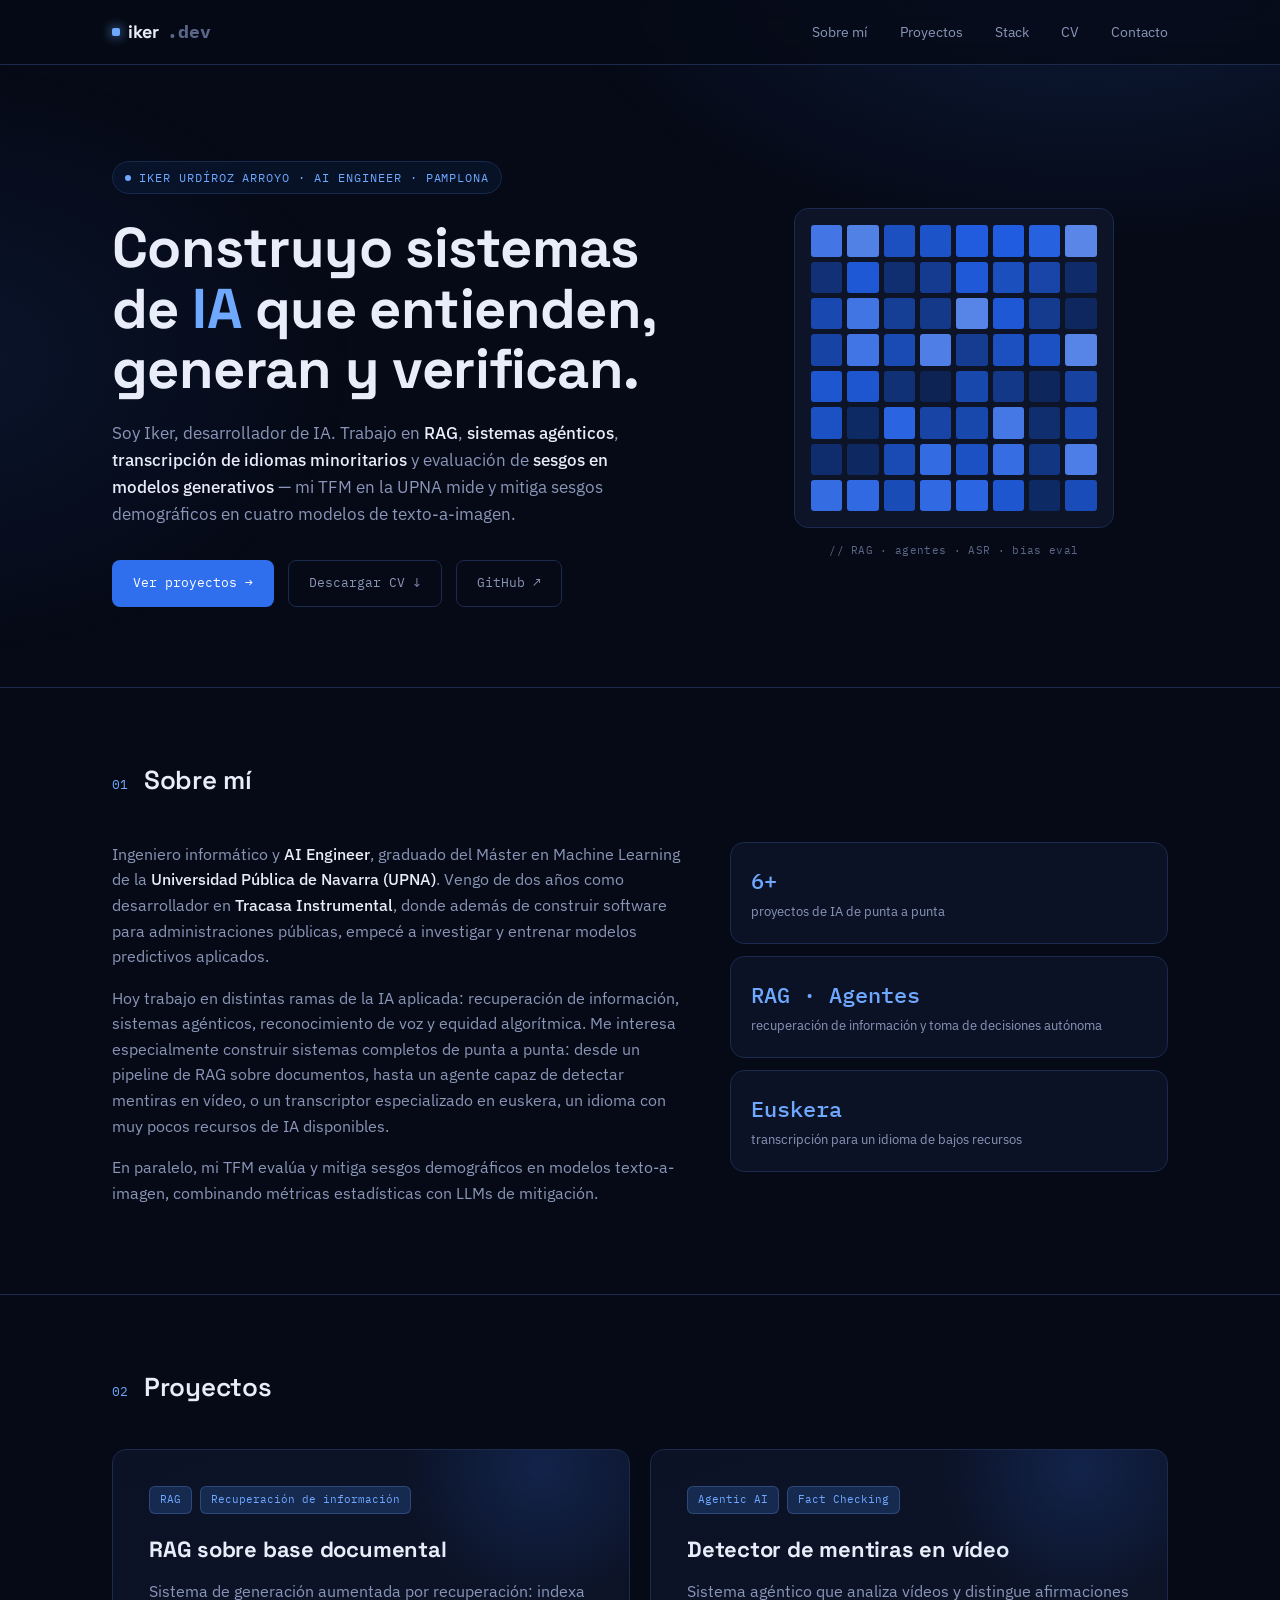
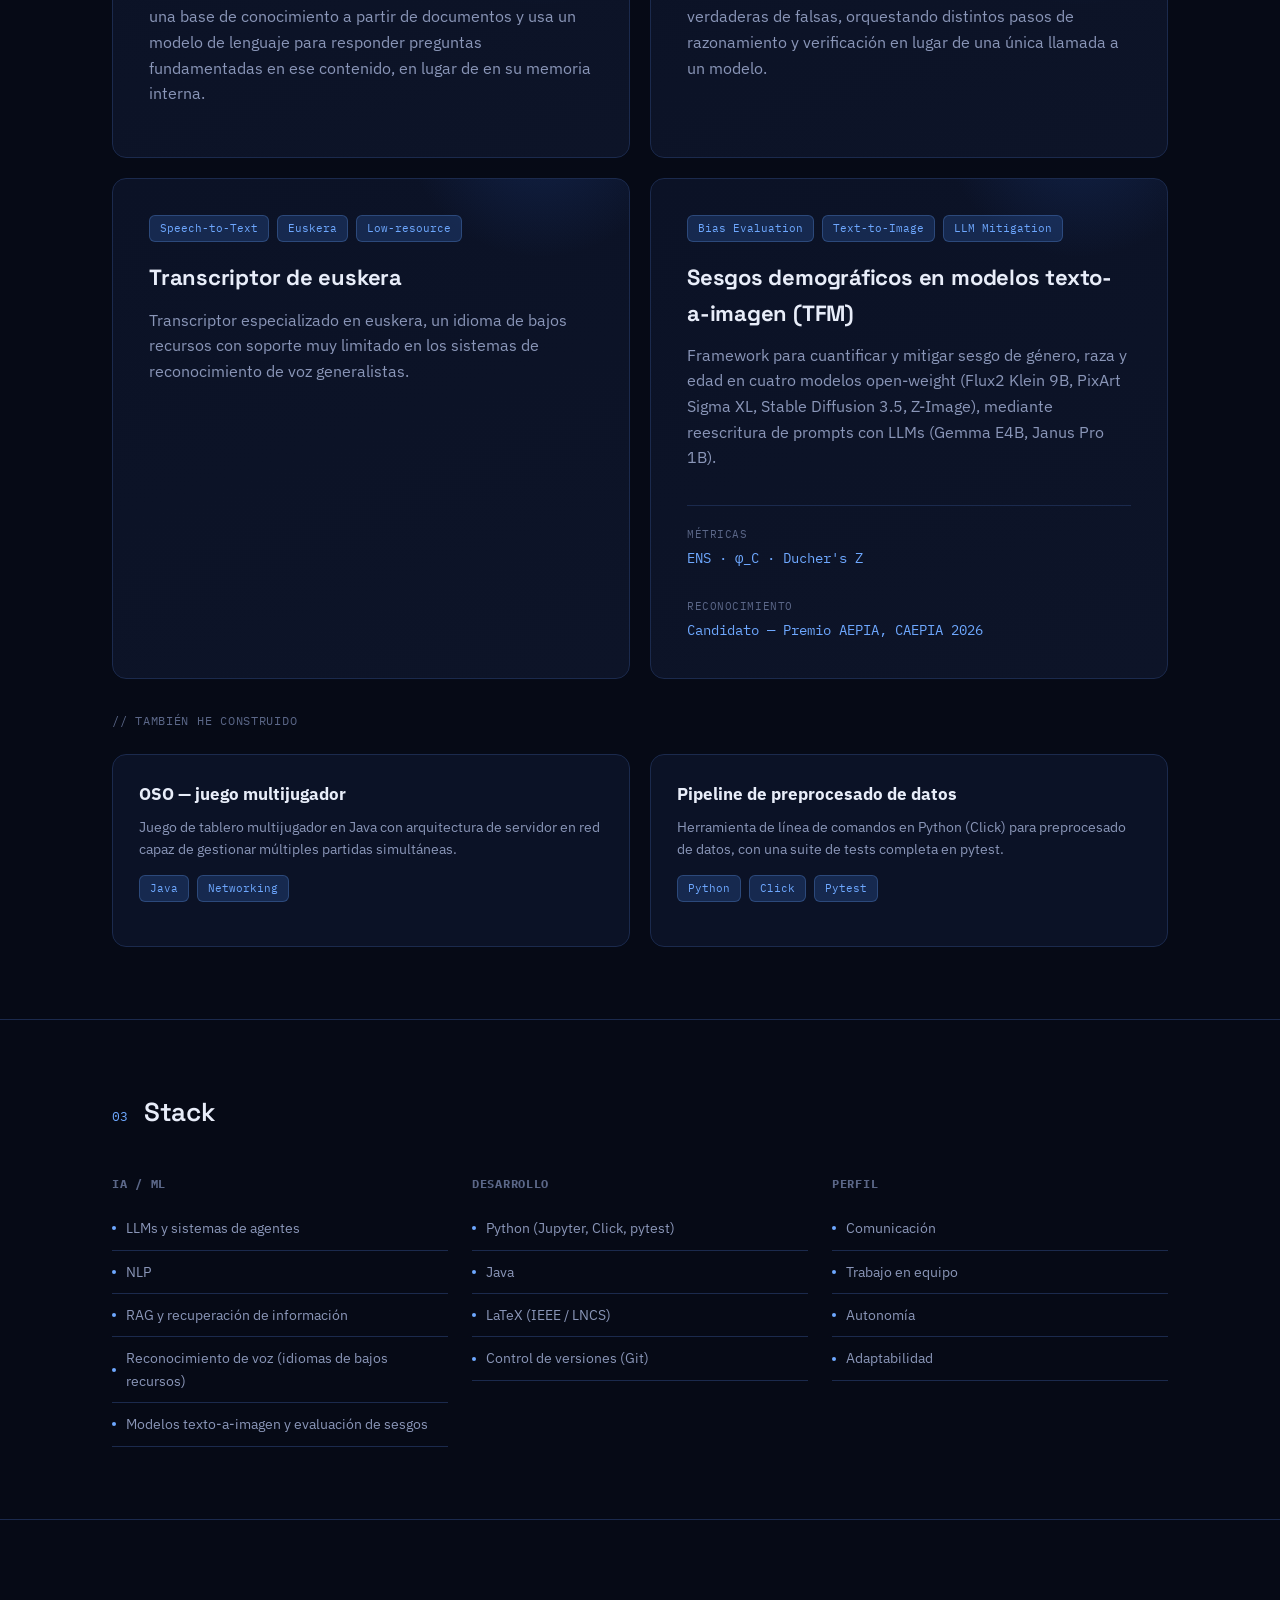
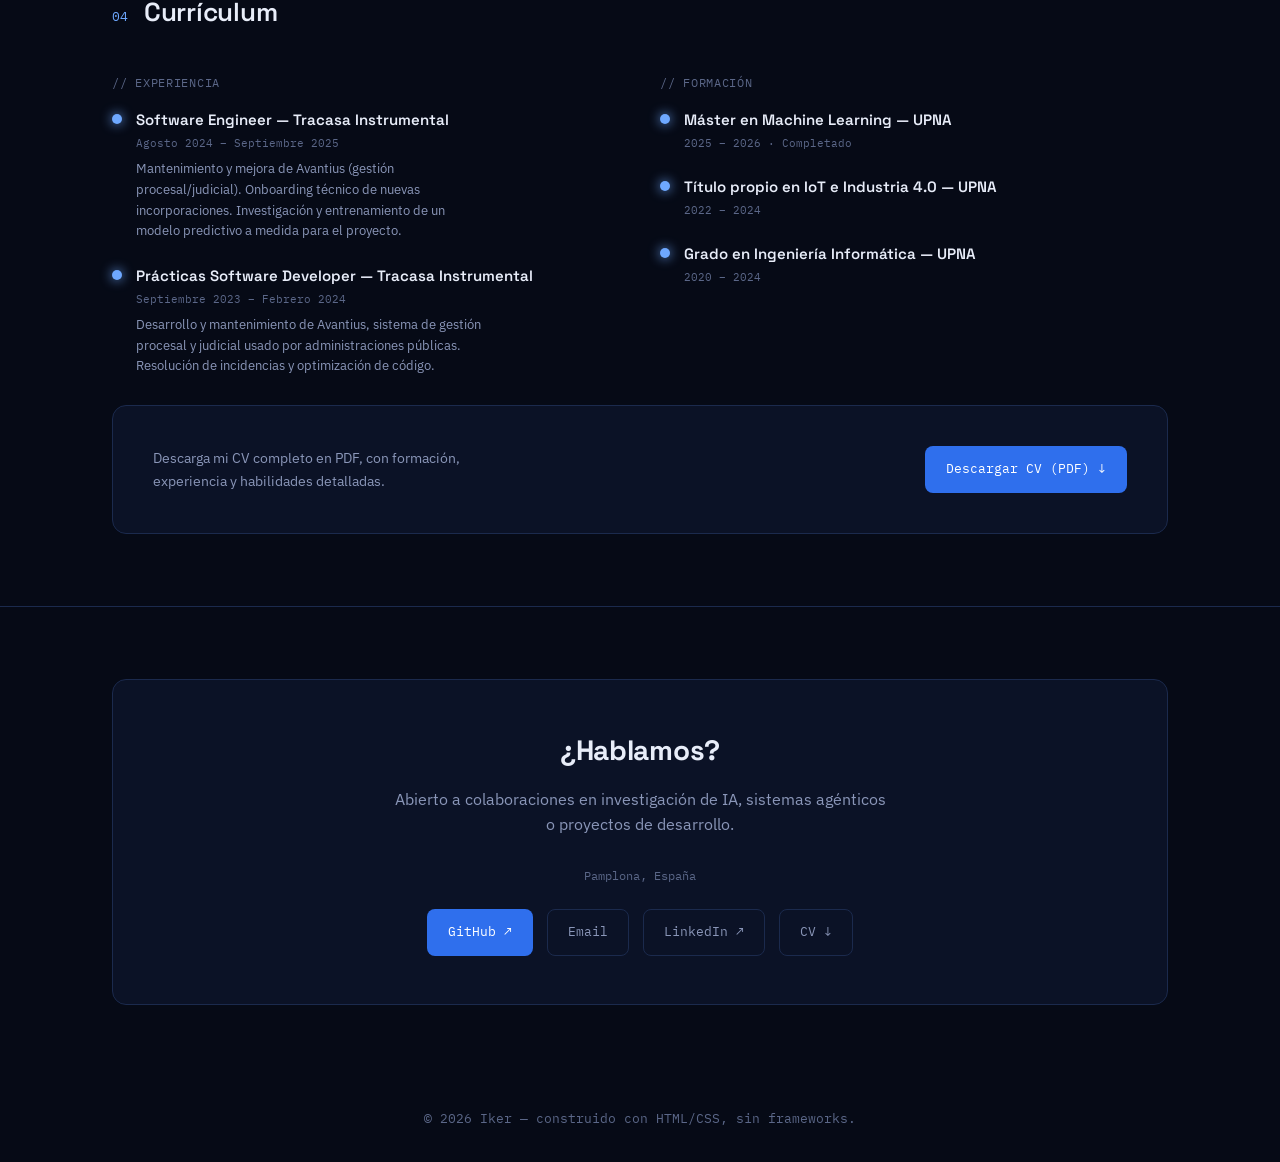
==== index.html @ 7cad566d "Add files via upload" ====
<!DOCTYPE html>
<html lang="es">
<head>
<meta charset="UTF-8">
<meta name="viewport" content="width=device-width, initial-scale=1.0">
<title>Iker Urdíroz Arroyo — AI Engineer</title>
<link rel="preconnect" href="https://fonts.googleapis.com">
<link rel="preconnect" href="https://fonts.gstatic.com" crossorigin>
<link href="https://fonts.googleapis.com/css2?family=Space+Grotesk:wght@400;500;600;700&family=IBM+Plex+Sans:wght@400;500;600&family=IBM+Plex+Mono:wght@400;500&display=swap" rel="stylesheet">
<style>
  :root{
    --bg:#060a16;
    --bg-elevated:#0d1428;
    --bg-card:#0b1226;
    --blue-primary:#2f6fed;
    --blue-bright:#6ea8ff;
    --blue-dim:#16294f;
    --line:#1b2a4d;
    --text:#e8edf9;
    --text-muted:#8a96b8;
    --text-faint:#5b6788;
    --radius:14px;
  }
  *{box-sizing:border-box;margin:0;padding:0;}
  html{scroll-behavior:smooth;}
  body{
    background:var(--bg);
    color:var(--text);
    font-family:'IBM Plex Sans',sans-serif;
    line-height:1.6;
    -webkit-font-smoothing:antialiased;
    overflow-x:hidden;
  }
  ::selection{background:var(--blue-primary);color:#fff;}
  a{color:inherit;text-decoration:none;}
  h1,h2,h3{font-family:'Space Grotesk',sans-serif;letter-spacing:-0.01em;}
  .mono{font-family:'IBM Plex Mono',monospace;}

  /* background ambience */
  body::before{
    content:"";
    position:fixed;inset:0;
    background:
      radial-gradient(ellipse 900px 500px at 85% -5%, rgba(47,111,237,0.16), transparent 60%),
      radial-gradient(ellipse 700px 500px at -5% 40%, rgba(47,111,237,0.10), transparent 60%);
    pointer-events:none;
    z-index:0;
  }

  .wrap{max-width:1120px;margin:0 auto;padding:0 32px;position:relative;z-index:1;}

  /* NAV */
  nav{
    position:sticky;top:0;z-index:50;
    backdrop-filter:blur(10px);
    background:rgba(6,10,22,0.75);
    border-bottom:1px solid var(--line);
  }
  nav .wrap{display:flex;align-items:center;justify-content:space-between;height:64px;}
  .brand{font-family:'Space Grotesk',sans-serif;font-weight:700;font-size:18px;display:flex;align-items:center;gap:8px;}
  .brand .dot{width:8px;height:8px;border-radius:2px;background:var(--blue-bright);box-shadow:0 0 12px var(--blue-bright);}
  .navlinks{display:flex;gap:32px;font-size:14px;color:var(--text-muted);}
  .navlinks a{transition:color .2s;}
  .navlinks a:hover{color:var(--blue-bright);}
  @media(max-width:640px){.navlinks{display:none;}}

  /* HERO */
  header.hero{
    padding:96px 0 80px;
    position:relative;
    display:grid;
    grid-template-columns:1.15fr 0.85fr;
    gap:48px;
    align-items:center;
  }
  @media(max-width:900px){header.hero{grid-template-columns:1fr;padding:56px 0 48px;}}

  .eyebrow{
    display:inline-flex;align-items:center;gap:8px;
    font-family:'IBM Plex Mono',monospace;
    font-size:12px;letter-spacing:0.08em;text-transform:uppercase;
    color:var(--blue-bright);
    border:1px solid var(--blue-dim);
    background:rgba(47,111,237,0.08);
    padding:6px 12px;border-radius:999px;
    margin-bottom:24px;
  }
  .eyebrow span.pulse{width:6px;height:6px;border-radius:50%;background:var(--blue-bright);animation:pulse 2s infinite;}
  @keyframes pulse{0%,100%{opacity:1;}50%{opacity:0.3;}}

  h1.title{
    font-size:clamp(34px,5vw,56px);
    font-weight:700;
    line-height:1.08;
    margin-bottom:20px;
  }
  h1.title .accent{color:var(--blue-bright);}
  .lede{
    font-size:17px;
    color:var(--text-muted);
    max-width:52ch;
    margin-bottom:32px;
  }
  .lede strong{color:var(--text);font-weight:500;}

  .cta-row{display:flex;gap:14px;flex-wrap:wrap;}
  .btn{
    font-family:'IBM Plex Mono',monospace;
    font-size:13px;
    padding:12px 20px;
    border-radius:8px;
    display:inline-flex;align-items:center;gap:8px;
    transition:all .2s;
    border:1px solid transparent;
  }
  .btn-primary{background:var(--blue-primary);color:#fff;}
  .btn-primary:hover{background:var(--blue-bright);transform:translateY(-1px);}
  .btn-ghost{border:1px solid var(--line);color:var(--text-muted);}
  .btn-ghost:hover{border-color:var(--blue-primary);color:var(--text);}

  /* heatmap signature */
  .heatmap-wrap{
    display:flex;flex-direction:column;align-items:center;gap:14px;
    position:relative;
  }
  .heatmap{
    display:grid;
    grid-template-columns:repeat(8,1fr);
    gap:5px;
    width:100%;
    max-width:320px;
    aspect-ratio:1;
    padding:16px;
    border:1px solid var(--line);
    border-radius:var(--radius);
    background:var(--bg-elevated);
  }
  .cell{border-radius:3px;background:var(--blue-dim);animation:flicker 5s ease-in-out infinite;}
  .heatmap-caption{
    font-family:'IBM Plex Mono',monospace;
    font-size:11px;color:var(--text-faint);
    letter-spacing:0.03em;
    text-align:center;
  }
  @keyframes flicker{0%,100%{opacity:0.55;}50%{opacity:1;}}
  @media (prefers-reduced-motion:reduce){
    .cell,.eyebrow span.pulse{animation:none !important;}
  }

  /* SECTIONS */
  section{padding:72px 0;border-top:1px solid var(--line);position:relative;}
  .section-head{display:flex;align-items:baseline;gap:16px;margin-bottom:40px;}
  .section-num{font-family:'IBM Plex Mono',monospace;color:var(--blue-bright);font-size:13px;}
  .section-head h2{font-size:26px;font-weight:600;}

  /* ABOUT */
  .about-grid{display:grid;grid-template-columns:1.3fr 1fr;gap:48px;}
  @media(max-width:800px){.about-grid{grid-template-columns:1fr;}}
  .about-text p{color:var(--text-muted);margin-bottom:16px;max-width:60ch;}
  .about-text strong{color:var(--text);font-weight:500;}
  .stat-card{
    background:var(--bg-card);border:1px solid var(--line);border-radius:var(--radius);
    padding:20px;margin-bottom:12px;
  }
  .stat-card .k{font-family:'IBM Plex Mono',monospace;font-size:22px;color:var(--blue-bright);font-weight:500;}
  .stat-card .v{font-size:13px;color:var(--text-muted);margin-top:4px;}

  /* PROJECTS */
  .project-feature{
    background:linear-gradient(160deg,var(--bg-card),var(--bg-elevated));
    border:1px solid var(--line);
    border-radius:var(--radius);
    padding:36px;
    margin-bottom:24px;
    position:relative;
    overflow:hidden;
  }
  .project-feature::after{
    content:"";position:absolute;top:-40%;right:-10%;width:280px;height:280px;
    background:radial-gradient(circle,rgba(47,111,237,0.18),transparent 70%);
    pointer-events:none;
  }
  .tag-row{display:flex;flex-wrap:wrap;gap:8px;margin-bottom:18px;}
  .tag{
    font-family:'IBM Plex Mono',monospace;font-size:11px;
    padding:4px 10px;border-radius:6px;
    background:var(--blue-dim);color:var(--blue-bright);
    border:1px solid rgba(110,168,255,0.25);
  }
  .project-feature h3{font-size:22px;margin-bottom:12px;}
  .project-feature p{color:var(--text-muted);max-width:70ch;margin-bottom:14px;}
  .metric-row{display:flex;gap:28px;flex-wrap:wrap;margin-top:20px;padding-top:20px;border-top:1px solid var(--line);}
  .metric{}
  .metric .m-label{font-family:'IBM Plex Mono',monospace;font-size:11px;color:var(--text-faint);text-transform:uppercase;letter-spacing:0.05em;}
  .metric .m-val{font-family:'IBM Plex Mono',monospace;font-size:14px;color:var(--blue-bright);margin-top:4px;}

  .feature-grid{display:grid;grid-template-columns:1fr 1fr;gap:20px;margin-bottom:20px;}
  @media(max-width:800px){.feature-grid{grid-template-columns:1fr;}}
  .feature-grid .project-feature{margin-bottom:0;display:flex;flex-direction:column;}
  .sub-label{
    font-family:'IBM Plex Mono',monospace;font-size:12px;text-transform:uppercase;
    letter-spacing:0.06em;color:var(--text-faint);margin:32px 0 16px;
  }

  .project-grid{display:grid;grid-template-columns:1fr 1fr;gap:20px;margin-top:24px;}
  @media(max-width:800px){.project-grid{grid-template-columns:1fr;}}
  .project-card{
    background:var(--bg-card);border:1px solid var(--line);border-radius:var(--radius);
    padding:26px;transition:border-color .2s, transform .2s;
  }
  .project-card:hover{border-color:var(--blue-primary);transform:translateY(-2px);}
  .project-card h4{font-size:17px;margin-bottom:8px;}
  .project-card p{font-size:14px;color:var(--text-muted);margin-bottom:14px;}

  /* SKILLS */
  .skills-grid{display:grid;grid-template-columns:repeat(3,1fr);gap:24px;}
  @media(max-width:800px){.skills-grid{grid-template-columns:1fr;}}
  .skill-col h4{
    font-family:'IBM Plex Mono',monospace;font-size:12px;text-transform:uppercase;
    letter-spacing:0.06em;color:var(--text-faint);margin-bottom:14px;
  }
  .skill-col ul{list-style:none;}
  .skill-col li{
    padding:10px 0;border-bottom:1px solid var(--line);
    font-size:14px;color:var(--text-muted);
    display:flex;align-items:center;gap:10px;
  }
  .skill-col li::before{content:"";width:4px;height:4px;background:var(--blue-bright);border-radius:50%;}

  .cv-columns{display:grid;grid-template-columns:1fr 1fr;gap:40px;margin-bottom:28px;}
  @media(max-width:800px){.cv-columns{grid-template-columns:1fr;}}
  .timeline-item{display:flex;align-items:flex-start;gap:14px;margin-bottom:22px;}
  .timeline-item:last-child{margin-bottom:0;}
  .timeline-dot{width:10px;height:10px;border-radius:50%;background:var(--blue-bright);box-shadow:0 0 12px var(--blue-bright);margin-top:6px;flex-shrink:0;}
  .timeline-title{font-family:'Space Grotesk',sans-serif;font-weight:600;font-size:15px;}
  .timeline-sub{font-family:'IBM Plex Mono',monospace;font-size:11px;color:var(--text-faint);margin-top:3px;}
  .timeline-desc{font-size:13px;color:var(--text-muted);margin-top:6px;max-width:44ch;}

  /* CV */
  .cv-box{
    background:var(--bg-card);border:1px solid var(--line);border-radius:var(--radius);
    padding:40px;display:flex;align-items:center;justify-content:space-between;gap:32px;flex-wrap:wrap;
  }
  .cv-edu{display:flex;align-items:flex-start;gap:14px;margin-bottom:16px;}
  .cv-edu-dot{width:10px;height:10px;border-radius:50%;background:var(--blue-bright);box-shadow:0 0 12px var(--blue-bright);margin-top:6px;flex-shrink:0;}
  .cv-edu-title{font-family:'Space Grotesk',sans-serif;font-weight:600;font-size:16px;}
  .cv-edu-sub{font-family:'IBM Plex Mono',monospace;font-size:12px;color:var(--text-faint);margin-top:4px;}
  .cv-note{color:var(--text-muted);font-size:14px;max-width:44ch;}
  .cv-btn{white-space:nowrap;}

  /* CONTACT */
  .contact-meta{font-size:12px;color:var(--text-faint);margin-bottom:24px;}
  .contact-box{
    background:var(--bg-card);border:1px solid var(--line);border-radius:var(--radius);
    padding:48px;text-align:center;
  }
  .contact-box h2{font-size:28px;margin-bottom:14px;}
  .contact-box p{color:var(--text-muted);max-width:50ch;margin:0 auto 28px;}
  .contact-links{display:flex;justify-content:center;gap:14px;flex-wrap:wrap;}

  footer{padding:32px 0;text-align:center;color:var(--text-faint);font-size:13px;font-family:'IBM Plex Mono',monospace;}
</style>
</head>
<body>

<nav>
  <div class="wrap">
    <div class="brand"><span class="dot"></span>iker<span class="mono" style="color:var(--text-faint)">.dev</span></div>
    <div class="navlinks">
      <a href="#about">Sobre mí</a>
      <a href="#proyectos">Proyectos</a>
      <a href="#skills">Stack</a>
      <a href="#cv">CV</a>
      <a href="#contacto">Contacto</a>
    </div>
  </div>
</nav>

<div class="wrap">
  <header class="hero">
    <div>
      <div class="eyebrow"><span class="pulse"></span>Iker Urdíroz Arroyo · AI Engineer · Pamplona</div>
      <h1 class="title">Construyo sistemas de <span class="accent">IA</span> que entienden, generan y verifican.</h1>
      <p class="lede">Soy Iker, desarrollador de IA. Trabajo en <strong>RAG</strong>, <strong>sistemas agénticos</strong>, <strong>transcripción de idiomas minoritarios</strong> y evaluación de <strong>sesgos en modelos generativos</strong> — mi TFM en la UPNA mide y mitiga sesgos demográficos en cuatro modelos de texto-a-imagen.</p>
      <div class="cta-row">
        <a href="#proyectos" class="btn btn-primary">Ver proyectos →</a>
        <a href="cv-iker.pdf" class="btn btn-ghost" download>Descargar CV ↓</a>
        <a href="https://github.com/ikerua" class="btn btn-ghost">GitHub ↗</a>
      </div>
    </div>
    <div class="heatmap-wrap">
      <div class="heatmap" id="heatmap"></div>
      <div class="heatmap-caption">// RAG · agentes · ASR · bias eval</div>
    </div>
  </header>
</div>

<section id="about">
  <div class="wrap">
    <div class="section-head"><span class="section-num">01</span><h2>Sobre mí</h2></div>
    <div class="about-grid">
      <div class="about-text">
        <p>Ingeniero informático y <strong>AI Engineer</strong>, graduado del Máster en Machine Learning de la <strong>Universidad Pública de Navarra (UPNA)</strong>. Vengo de dos años como desarrollador en <strong>Tracasa Instrumental</strong>, donde además de construir software para administraciones públicas, empecé a investigar y entrenar modelos predictivos aplicados.</p>
        <p>Hoy trabajo en distintas ramas de la IA aplicada: recuperación de información, sistemas agénticos, reconocimiento de voz y equidad algorítmica. Me interesa especialmente construir sistemas completos de punta a punta: desde un pipeline de RAG sobre documentos, hasta un agente capaz de detectar mentiras en vídeo, o un transcriptor especializado en euskera, un idioma con muy pocos recursos de IA disponibles.</p>
        <p>En paralelo, mi TFM evalúa y mitiga sesgos demográficos en modelos texto-a-imagen, combinando métricas estadísticas con LLMs de mitigación.</p>
      </div>
      <div>
        <div class="stat-card"><div class="k">6+</div><div class="v">proyectos de IA de punta a punta</div></div>
        <div class="stat-card"><div class="k">RAG · Agentes</div><div class="v">recuperación de información y toma de decisiones autónoma</div></div>
        <div class="stat-card"><div class="k">Euskera</div><div class="v">transcripción para un idioma de bajos recursos</div></div>
      </div>
    </div>
  </div>
</section>

<section id="proyectos">
  <div class="wrap">
    <div class="section-head"><span class="section-num">02</span><h2>Proyectos</h2></div>

    <div class="feature-grid">

      <div class="project-feature">
        <div class="tag-row">
          <span class="tag">RAG</span>
          <span class="tag">Recuperación de información</span>
        </div>
        <h3>RAG sobre base documental</h3>
        <p>Sistema de generación aumentada por recuperación: indexa una base de conocimiento a partir de documentos y usa un modelo de lenguaje para responder preguntas fundamentadas en ese contenido, en lugar de en su memoria interna.</p>
      </div>

      <div class="project-feature">
        <div class="tag-row">
          <span class="tag">Agentic AI</span>
          <span class="tag">Fact Checking</span>
        </div>
        <h3>Detector de mentiras en vídeo</h3>
        <p>Sistema agéntico que analiza vídeos y distingue afirmaciones verdaderas de falsas, orquestando distintos pasos de razonamiento y verificación en lugar de una única llamada a un modelo.</p>
      </div>

      <div class="project-feature">
        <div class="tag-row">
          <span class="tag">Speech-to-Text</span>
          <span class="tag">Euskera</span>
          <span class="tag">Low-resource</span>
        </div>
        <h3>Transcriptor de euskera</h3>
        <p>Transcriptor especializado en euskera, un idioma de bajos recursos con soporte muy limitado en los sistemas de reconocimiento de voz generalistas.</p>
      </div>

      <div class="project-feature">
        <div class="tag-row">
          <span class="tag">Bias Evaluation</span>
          <span class="tag">Text-to-Image</span>
          <span class="tag">LLM Mitigation</span>
        </div>
        <h3>Sesgos demográficos en modelos texto-a-imagen (TFM)</h3>
        <p>Framework para cuantificar y mitigar sesgo de género, raza y edad en cuatro modelos open-weight (Flux2 Klein 9B, PixArt Sigma XL, Stable Diffusion 3.5, Z-Image), mediante reescritura de prompts con LLMs (Gemma E4B, Janus Pro 1B).</p>
        <div class="metric-row">
          <div class="metric"><div class="m-label">Métricas</div><div class="m-val">ENS · φ_C · Ducher's Z</div></div>
          <div class="metric"><div class="m-label">Reconocimiento</div><div class="m-val">Candidato — Premio AEPIA, CAEPIA 2026</div></div>
        </div>
      </div>

    </div>

    <div class="sub-label">// también he construido</div>
    <div class="project-grid">
      <div class="project-card">
        <h4>OSO — juego multijugador</h4>
        <p>Juego de tablero multijugador en Java con arquitectura de servidor en red capaz de gestionar múltiples partidas simultáneas.</p>
        <div class="tag-row"><span class="tag">Java</span><span class="tag">Networking</span></div>
      </div>
      <div class="project-card">
        <h4>Pipeline de preprocesado de datos</h4>
        <p>Herramienta de línea de comandos en Python (Click) para preprocesado de datos, con una suite de tests completa en pytest.</p>
        <div class="tag-row"><span class="tag">Python</span><span class="tag">Click</span><span class="tag">Pytest</span></div>
      </div>
    </div>
  </div>
</section>

<section id="skills">
  <div class="wrap">
    <div class="section-head"><span class="section-num">03</span><h2>Stack</h2></div>
    <div class="skills-grid">
      <div class="skill-col">
        <h4>IA / ML</h4>
        <ul>
          <li>LLMs y sistemas de agentes</li>
          <li>NLP</li>
          <li>RAG y recuperación de información</li>
          <li>Reconocimiento de voz (idiomas de bajos recursos)</li>
          <li>Modelos texto-a-imagen y evaluación de sesgos</li>
        </ul>
      </div>
      <div class="skill-col">
        <h4>Desarrollo</h4>
        <ul>
          <li>Python (Jupyter, Click, pytest)</li>
          <li>Java</li>
          <li>LaTeX (IEEE / LNCS)</li>
          <li>Control de versiones (Git)</li>
        </ul>
      </div>
      <div class="skill-col">
        <h4>Perfil</h4>
        <ul>
          <li>Comunicación</li>
          <li>Trabajo en equipo</li>
          <li>Autonomía</li>
          <li>Adaptabilidad</li>
        </ul>
      </div>
    </div>
  </div>
</section>

<section id="cv">
  <div class="wrap">
    <div class="section-head"><span class="section-num">04</span><h2>Currículum</h2></div>

    <div class="cv-columns">
      <div>
        <div class="sub-label" style="margin-top:0;">// experiencia</div>
        <div class="timeline-item">
          <div class="timeline-dot"></div>
          <div>
            <div class="timeline-title">Software Engineer — Tracasa Instrumental</div>
            <div class="timeline-sub">Agosto 2024 – Septiembre 2025</div>
            <div class="timeline-desc">Mantenimiento y mejora de Avantius (gestión procesal/judicial). Onboarding técnico de nuevas incorporaciones. Investigación y entrenamiento de un modelo predictivo a medida para el proyecto.</div>
          </div>
        </div>
        <div class="timeline-item">
          <div class="timeline-dot"></div>
          <div>
            <div class="timeline-title">Prácticas Software Developer — Tracasa Instrumental</div>
            <div class="timeline-sub">Septiembre 2023 – Febrero 2024</div>
            <div class="timeline-desc">Desarrollo y mantenimiento de Avantius, sistema de gestión procesal y judicial usado por administraciones públicas. Resolución de incidencias y optimización de código.</div>
          </div>
        </div>
      </div>

      <div>
        <div class="sub-label" style="margin-top:0;">// formación</div>
        <div class="timeline-item">
          <div class="timeline-dot"></div>
          <div>
            <div class="timeline-title">Máster en Machine Learning — UPNA</div>
            <div class="timeline-sub">2025 – 2026 · Completado</div>
          </div>
        </div>
        <div class="timeline-item">
          <div class="timeline-dot"></div>
          <div>
            <div class="timeline-title">Título propio en IoT e Industria 4.0 — UPNA</div>
            <div class="timeline-sub">2022 – 2024</div>
          </div>
        </div>
        <div class="timeline-item">
          <div class="timeline-dot"></div>
          <div>
            <div class="timeline-title">Grado en Ingeniería Informática — UPNA</div>
            <div class="timeline-sub">2020 – 2024</div>
          </div>
        </div>
      </div>
    </div>

    <div class="cv-box">
      <p class="cv-note">Descarga mi CV completo en PDF, con formación, experiencia y habilidades detalladas.</p>
      <a href="cv-iker.pdf" class="btn btn-primary cv-btn" download>Descargar CV (PDF) ↓</a>
    </div>
  </div>
</section>

<section id="contacto">
  <div class="wrap">
    <div class="contact-box">
      <h2>¿Hablamos?</h2>
      <p>Abierto a colaboraciones en investigación de IA, sistemas agénticos o proyectos de desarrollo.</p>
      <div class="contact-meta mono">Pamplona, España</div>
      <div class="contact-links">
        <a href="https://github.com/ikerua" class="btn btn-primary">GitHub ↗</a>
        <a href="mailto:ikerurdirozarroyo@gmail.com" class="btn btn-ghost">Email</a>
        <a href="https://www.linkedin.com/in/iker-urdiroz-arroyo" class="btn btn-ghost">LinkedIn ↗</a>
        <a href="cv-iker.pdf" class="btn btn-ghost" download>CV ↓</a>
      </div>
    </div>
  </div>
</section>

<footer>
  <div class="wrap mono">© 2026 Iker — construido con HTML/CSS, sin frameworks.</div>
</footer>

<script>
  // build heatmap grid with pseudo-random blue intensities, deterministic seed
  const grid = document.getElementById('heatmap');
  const N = 64;
  let seed = 42;
  function rand(){ seed = (seed * 9301 + 49297) % 233280; return seed / 233280; }
  for(let i=0;i<N;i++){
    const cell = document.createElement('div');
    cell.className = 'cell';
    const intensity = rand();
    const light = 18 + intensity*45;
    cell.style.background = `hsl(221, 75%, ${light}%)`;
    cell.style.animationDelay = (rand()*5).toFixed(2)+'s';
    grid.appendChild(cell);
  }
</script>

</body>
</html>
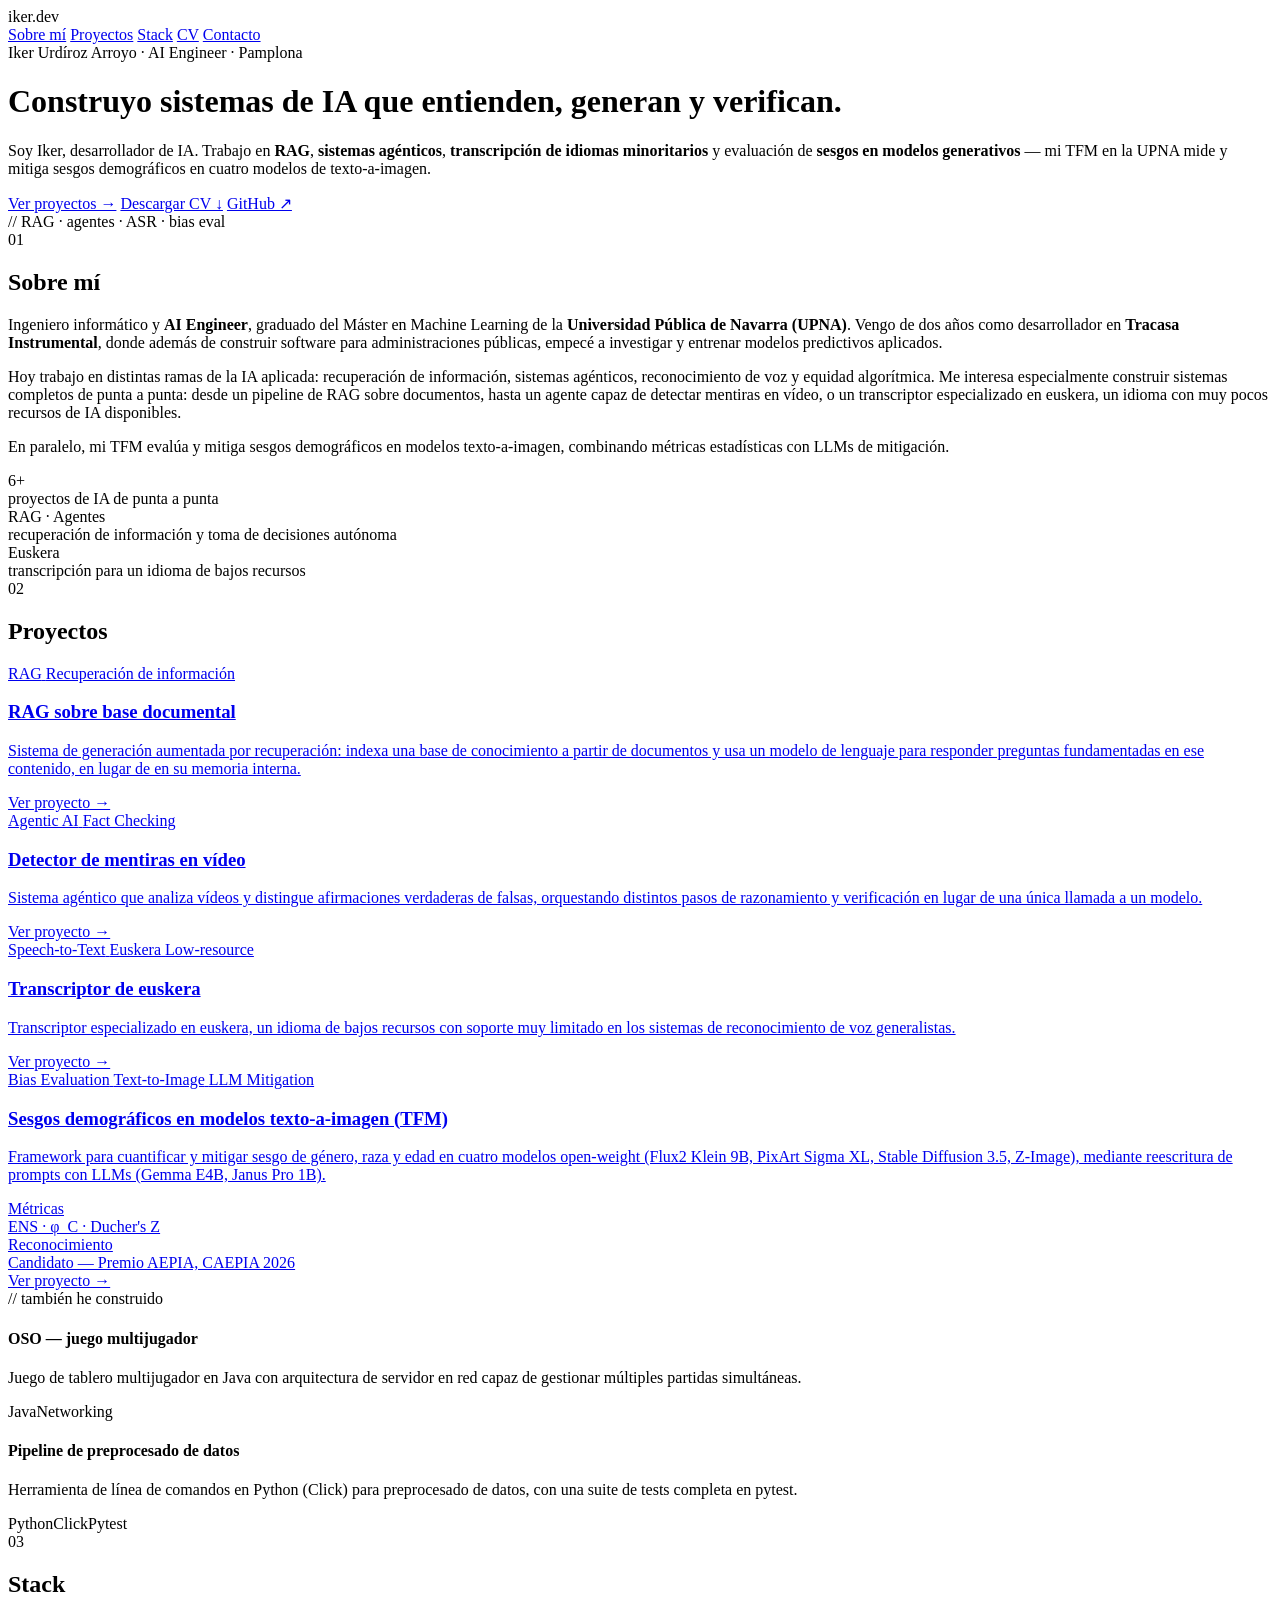
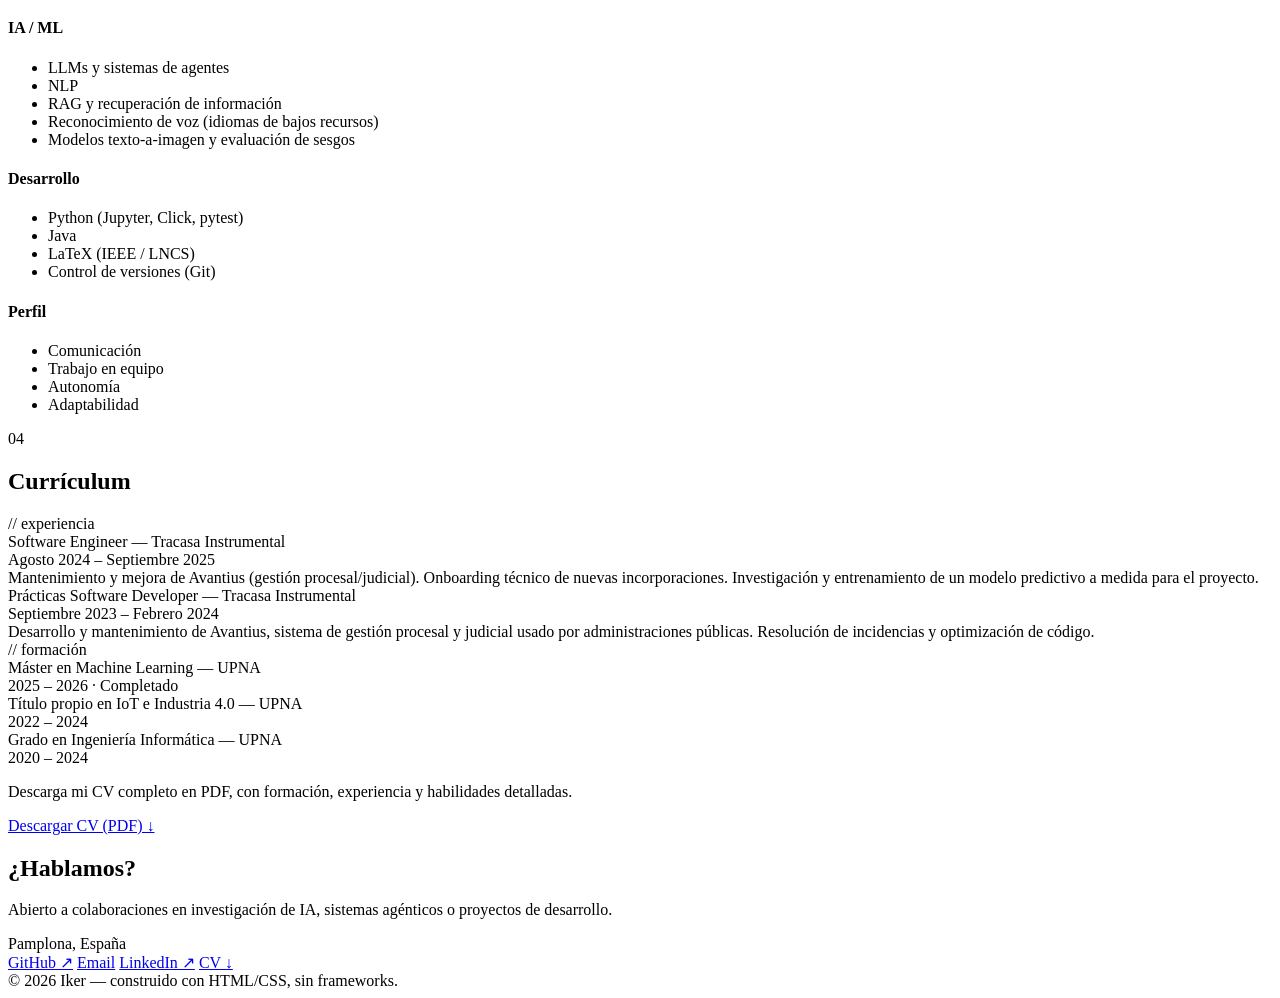
==== commit 1b5dabe8: "change from singlepage to modular" ====
--- a/index.html
+++ b/index.html
@@ -7,259 +7,7 @@
 <link rel="preconnect" href="https://fonts.googleapis.com">
 <link rel="preconnect" href="https://fonts.gstatic.com" crossorigin>
 <link href="https://fonts.googleapis.com/css2?family=Space+Grotesk:wght@400;500;600;700&family=IBM+Plex+Sans:wght@400;500;600&family=IBM+Plex+Mono:wght@400;500&display=swap" rel="stylesheet">
-<style>
-  :root{
-    --bg:#060a16;
-    --bg-elevated:#0d1428;
-    --bg-card:#0b1226;
-    --blue-primary:#2f6fed;
-    --blue-bright:#6ea8ff;
-    --blue-dim:#16294f;
-    --line:#1b2a4d;
-    --text:#e8edf9;
-    --text-muted:#8a96b8;
-    --text-faint:#5b6788;
-    --radius:14px;
-  }
-  *{box-sizing:border-box;margin:0;padding:0;}
-  html{scroll-behavior:smooth;}
-  body{
-    background:var(--bg);
-    color:var(--text);
-    font-family:'IBM Plex Sans',sans-serif;
-    line-height:1.6;
-    -webkit-font-smoothing:antialiased;
-    overflow-x:hidden;
-  }
-  ::selection{background:var(--blue-primary);color:#fff;}
-  a{color:inherit;text-decoration:none;}
-  h1,h2,h3{font-family:'Space Grotesk',sans-serif;letter-spacing:-0.01em;}
-  .mono{font-family:'IBM Plex Mono',monospace;}
-
-  /* background ambience */
-  body::before{
-    content:"";
-    position:fixed;inset:0;
-    background:
-      radial-gradient(ellipse 900px 500px at 85% -5%, rgba(47,111,237,0.16), transparent 60%),
-      radial-gradient(ellipse 700px 500px at -5% 40%, rgba(47,111,237,0.10), transparent 60%);
-    pointer-events:none;
-    z-index:0;
-  }
-
-  .wrap{max-width:1120px;margin:0 auto;padding:0 32px;position:relative;z-index:1;}
-
-  /* NAV */
-  nav{
-    position:sticky;top:0;z-index:50;
-    backdrop-filter:blur(10px);
-    background:rgba(6,10,22,0.75);
-    border-bottom:1px solid var(--line);
-  }
-  nav .wrap{display:flex;align-items:center;justify-content:space-between;height:64px;}
-  .brand{font-family:'Space Grotesk',sans-serif;font-weight:700;font-size:18px;display:flex;align-items:center;gap:8px;}
-  .brand .dot{width:8px;height:8px;border-radius:2px;background:var(--blue-bright);box-shadow:0 0 12px var(--blue-bright);}
-  .navlinks{display:flex;gap:32px;font-size:14px;color:var(--text-muted);}
-  .navlinks a{transition:color .2s;}
-  .navlinks a:hover{color:var(--blue-bright);}
-  @media(max-width:640px){.navlinks{display:none;}}
-
-  /* HERO */
-  header.hero{
-    padding:96px 0 80px;
-    position:relative;
-    display:grid;
-    grid-template-columns:1.15fr 0.85fr;
-    gap:48px;
-    align-items:center;
-  }
-  @media(max-width:900px){header.hero{grid-template-columns:1fr;padding:56px 0 48px;}}
-
-  .eyebrow{
-    display:inline-flex;align-items:center;gap:8px;
-    font-family:'IBM Plex Mono',monospace;
-    font-size:12px;letter-spacing:0.08em;text-transform:uppercase;
-    color:var(--blue-bright);
-    border:1px solid var(--blue-dim);
-    background:rgba(47,111,237,0.08);
-    padding:6px 12px;border-radius:999px;
-    margin-bottom:24px;
-  }
-  .eyebrow span.pulse{width:6px;height:6px;border-radius:50%;background:var(--blue-bright);animation:pulse 2s infinite;}
-  @keyframes pulse{0%,100%{opacity:1;}50%{opacity:0.3;}}
-
-  h1.title{
-    font-size:clamp(34px,5vw,56px);
-    font-weight:700;
-    line-height:1.08;
-    margin-bottom:20px;
-  }
-  h1.title .accent{color:var(--blue-bright);}
-  .lede{
-    font-size:17px;
-    color:var(--text-muted);
-    max-width:52ch;
-    margin-bottom:32px;
-  }
-  .lede strong{color:var(--text);font-weight:500;}
-
-  .cta-row{display:flex;gap:14px;flex-wrap:wrap;}
-  .btn{
-    font-family:'IBM Plex Mono',monospace;
-    font-size:13px;
-    padding:12px 20px;
-    border-radius:8px;
-    display:inline-flex;align-items:center;gap:8px;
-    transition:all .2s;
-    border:1px solid transparent;
-  }
-  .btn-primary{background:var(--blue-primary);color:#fff;}
-  .btn-primary:hover{background:var(--blue-bright);transform:translateY(-1px);}
-  .btn-ghost{border:1px solid var(--line);color:var(--text-muted);}
-  .btn-ghost:hover{border-color:var(--blue-primary);color:var(--text);}
-
-  /* heatmap signature */
-  .heatmap-wrap{
-    display:flex;flex-direction:column;align-items:center;gap:14px;
-    position:relative;
-  }
-  .heatmap{
-    display:grid;
-    grid-template-columns:repeat(8,1fr);
-    gap:5px;
-    width:100%;
-    max-width:320px;
-    aspect-ratio:1;
-    padding:16px;
-    border:1px solid var(--line);
-    border-radius:var(--radius);
-    background:var(--bg-elevated);
-  }
-  .cell{border-radius:3px;background:var(--blue-dim);animation:flicker 5s ease-in-out infinite;}
-  .heatmap-caption{
-    font-family:'IBM Plex Mono',monospace;
-    font-size:11px;color:var(--text-faint);
-    letter-spacing:0.03em;
-    text-align:center;
-  }
-  @keyframes flicker{0%,100%{opacity:0.55;}50%{opacity:1;}}
-  @media (prefers-reduced-motion:reduce){
-    .cell,.eyebrow span.pulse{animation:none !important;}
-  }
-
-  /* SECTIONS */
-  section{padding:72px 0;border-top:1px solid var(--line);position:relative;}
-  .section-head{display:flex;align-items:baseline;gap:16px;margin-bottom:40px;}
-  .section-num{font-family:'IBM Plex Mono',monospace;color:var(--blue-bright);font-size:13px;}
-  .section-head h2{font-size:26px;font-weight:600;}
-
-  /* ABOUT */
-  .about-grid{display:grid;grid-template-columns:1.3fr 1fr;gap:48px;}
-  @media(max-width:800px){.about-grid{grid-template-columns:1fr;}}
-  .about-text p{color:var(--text-muted);margin-bottom:16px;max-width:60ch;}
-  .about-text strong{color:var(--text);font-weight:500;}
-  .stat-card{
-    background:var(--bg-card);border:1px solid var(--line);border-radius:var(--radius);
-    padding:20px;margin-bottom:12px;
-  }
-  .stat-card .k{font-family:'IBM Plex Mono',monospace;font-size:22px;color:var(--blue-bright);font-weight:500;}
-  .stat-card .v{font-size:13px;color:var(--text-muted);margin-top:4px;}
-
-  /* PROJECTS */
-  .project-feature{
-    background:linear-gradient(160deg,var(--bg-card),var(--bg-elevated));
-    border:1px solid var(--line);
-    border-radius:var(--radius);
-    padding:36px;
-    margin-bottom:24px;
-    position:relative;
-    overflow:hidden;
-  }
-  .project-feature::after{
-    content:"";position:absolute;top:-40%;right:-10%;width:280px;height:280px;
-    background:radial-gradient(circle,rgba(47,111,237,0.18),transparent 70%);
-    pointer-events:none;
-  }
-  .tag-row{display:flex;flex-wrap:wrap;gap:8px;margin-bottom:18px;}
-  .tag{
-    font-family:'IBM Plex Mono',monospace;font-size:11px;
-    padding:4px 10px;border-radius:6px;
-    background:var(--blue-dim);color:var(--blue-bright);
-    border:1px solid rgba(110,168,255,0.25);
-  }
-  .project-feature h3{font-size:22px;margin-bottom:12px;}
-  .project-feature p{color:var(--text-muted);max-width:70ch;margin-bottom:14px;}
-  .metric-row{display:flex;gap:28px;flex-wrap:wrap;margin-top:20px;padding-top:20px;border-top:1px solid var(--line);}
-  .metric{}
-  .metric .m-label{font-family:'IBM Plex Mono',monospace;font-size:11px;color:var(--text-faint);text-transform:uppercase;letter-spacing:0.05em;}
-  .metric .m-val{font-family:'IBM Plex Mono',monospace;font-size:14px;color:var(--blue-bright);margin-top:4px;}
-
-  .feature-grid{display:grid;grid-template-columns:1fr 1fr;gap:20px;margin-bottom:20px;}
-  @media(max-width:800px){.feature-grid{grid-template-columns:1fr;}}
-  .feature-grid .project-feature{margin-bottom:0;display:flex;flex-direction:column;}
-  .sub-label{
-    font-family:'IBM Plex Mono',monospace;font-size:12px;text-transform:uppercase;
-    letter-spacing:0.06em;color:var(--text-faint);margin:32px 0 16px;
-  }
-
-  .project-grid{display:grid;grid-template-columns:1fr 1fr;gap:20px;margin-top:24px;}
-  @media(max-width:800px){.project-grid{grid-template-columns:1fr;}}
-  .project-card{
-    background:var(--bg-card);border:1px solid var(--line);border-radius:var(--radius);
-    padding:26px;transition:border-color .2s, transform .2s;
-  }
-  .project-card:hover{border-color:var(--blue-primary);transform:translateY(-2px);}
-  .project-card h4{font-size:17px;margin-bottom:8px;}
-  .project-card p{font-size:14px;color:var(--text-muted);margin-bottom:14px;}
-
-  /* SKILLS */
-  .skills-grid{display:grid;grid-template-columns:repeat(3,1fr);gap:24px;}
-  @media(max-width:800px){.skills-grid{grid-template-columns:1fr;}}
-  .skill-col h4{
-    font-family:'IBM Plex Mono',monospace;font-size:12px;text-transform:uppercase;
-    letter-spacing:0.06em;color:var(--text-faint);margin-bottom:14px;
-  }
-  .skill-col ul{list-style:none;}
-  .skill-col li{
-    padding:10px 0;border-bottom:1px solid var(--line);
-    font-size:14px;color:var(--text-muted);
-    display:flex;align-items:center;gap:10px;
-  }
-  .skill-col li::before{content:"";width:4px;height:4px;background:var(--blue-bright);border-radius:50%;}
-
-  .cv-columns{display:grid;grid-template-columns:1fr 1fr;gap:40px;margin-bottom:28px;}
-  @media(max-width:800px){.cv-columns{grid-template-columns:1fr;}}
-  .timeline-item{display:flex;align-items:flex-start;gap:14px;margin-bottom:22px;}
-  .timeline-item:last-child{margin-bottom:0;}
-  .timeline-dot{width:10px;height:10px;border-radius:50%;background:var(--blue-bright);box-shadow:0 0 12px var(--blue-bright);margin-top:6px;flex-shrink:0;}
-  .timeline-title{font-family:'Space Grotesk',sans-serif;font-weight:600;font-size:15px;}
-  .timeline-sub{font-family:'IBM Plex Mono',monospace;font-size:11px;color:var(--text-faint);margin-top:3px;}
-  .timeline-desc{font-size:13px;color:var(--text-muted);margin-top:6px;max-width:44ch;}
-
-  /* CV */
-  .cv-box{
-    background:var(--bg-card);border:1px solid var(--line);border-radius:var(--radius);
-    padding:40px;display:flex;align-items:center;justify-content:space-between;gap:32px;flex-wrap:wrap;
-  }
-  .cv-edu{display:flex;align-items:flex-start;gap:14px;margin-bottom:16px;}
-  .cv-edu-dot{width:10px;height:10px;border-radius:50%;background:var(--blue-bright);box-shadow:0 0 12px var(--blue-bright);margin-top:6px;flex-shrink:0;}
-  .cv-edu-title{font-family:'Space Grotesk',sans-serif;font-weight:600;font-size:16px;}
-  .cv-edu-sub{font-family:'IBM Plex Mono',monospace;font-size:12px;color:var(--text-faint);margin-top:4px;}
-  .cv-note{color:var(--text-muted);font-size:14px;max-width:44ch;}
-  .cv-btn{white-space:nowrap;}
-
-  /* CONTACT */
-  .contact-meta{font-size:12px;color:var(--text-faint);margin-bottom:24px;}
-  .contact-box{
-    background:var(--bg-card);border:1px solid var(--line);border-radius:var(--radius);
-    padding:48px;text-align:center;
-  }
-  .contact-box h2{font-size:28px;margin-bottom:14px;}
-  .contact-box p{color:var(--text-muted);max-width:50ch;margin:0 auto 28px;}
-  .contact-links{display:flex;justify-content:center;gap:14px;flex-wrap:wrap;}
-
-  footer{padding:32px 0;text-align:center;color:var(--text-faint);font-size:13px;font-family:'IBM Plex Mono',monospace;}
-</style>
+<link rel="stylesheet" href="styles.css">
 </head>
 <body>
 
@@ -319,25 +67,27 @@
 
     <div class="feature-grid">
 
-      <div class="project-feature">
+      <a href="proyectos/rag.html" class="project-feature">
         <div class="tag-row">
           <span class="tag">RAG</span>
           <span class="tag">Recuperación de información</span>
         </div>
         <h3>RAG sobre base documental</h3>
         <p>Sistema de generación aumentada por recuperación: indexa una base de conocimiento a partir de documentos y usa un modelo de lenguaje para responder preguntas fundamentadas en ese contenido, en lugar de en su memoria interna.</p>
-      </div>
-
-      <div class="project-feature">
+        <span class="card-link">Ver proyecto →</span>
+      </a>
+
+      <a href="proyectos/fact-detector.html" class="project-feature">
         <div class="tag-row">
           <span class="tag">Agentic AI</span>
           <span class="tag">Fact Checking</span>
         </div>
         <h3>Detector de mentiras en vídeo</h3>
         <p>Sistema agéntico que analiza vídeos y distingue afirmaciones verdaderas de falsas, orquestando distintos pasos de razonamiento y verificación en lugar de una única llamada a un modelo.</p>
-      </div>
-
-      <div class="project-feature">
+        <span class="card-link">Ver proyecto →</span>
+      </a>
+
+      <a href="proyectos/euskera.html" class="project-feature">
         <div class="tag-row">
           <span class="tag">Speech-to-Text</span>
           <span class="tag">Euskera</span>
@@ -345,9 +95,10 @@
         </div>
         <h3>Transcriptor de euskera</h3>
         <p>Transcriptor especializado en euskera, un idioma de bajos recursos con soporte muy limitado en los sistemas de reconocimiento de voz generalistas.</p>
-      </div>
-
-      <div class="project-feature">
+        <span class="card-link">Ver proyecto →</span>
+      </a>
+
+      <a href="proyectos/tfm.html" class="project-feature">
         <div class="tag-row">
           <span class="tag">Bias Evaluation</span>
           <span class="tag">Text-to-Image</span>
@@ -359,7 +110,8 @@
           <div class="metric"><div class="m-label">Métricas</div><div class="m-val">ENS · φ_C · Ducher's Z</div></div>
           <div class="metric"><div class="m-label">Reconocimiento</div><div class="m-val">Candidato — Premio AEPIA, CAEPIA 2026</div></div>
         </div>
-      </div>
+        <span class="card-link">Ver proyecto →</span>
+      </a>
 
     </div>
 
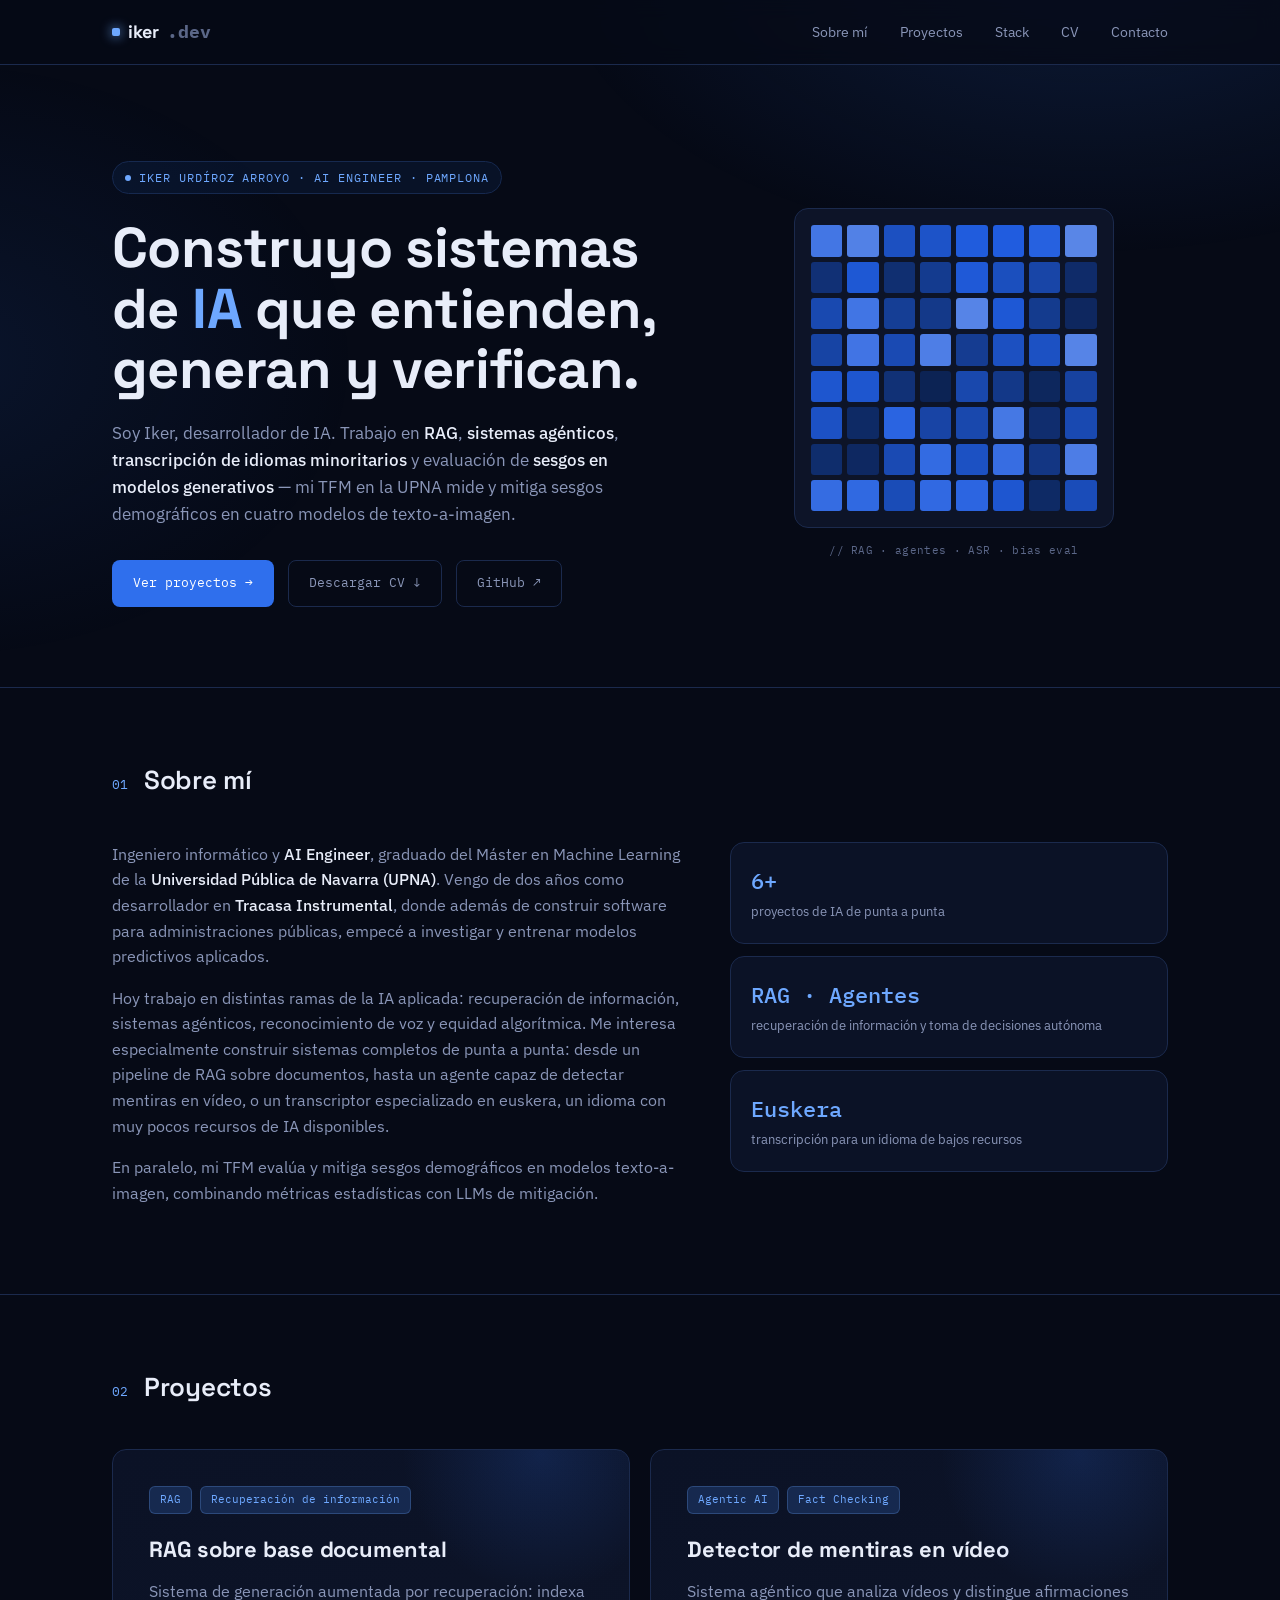
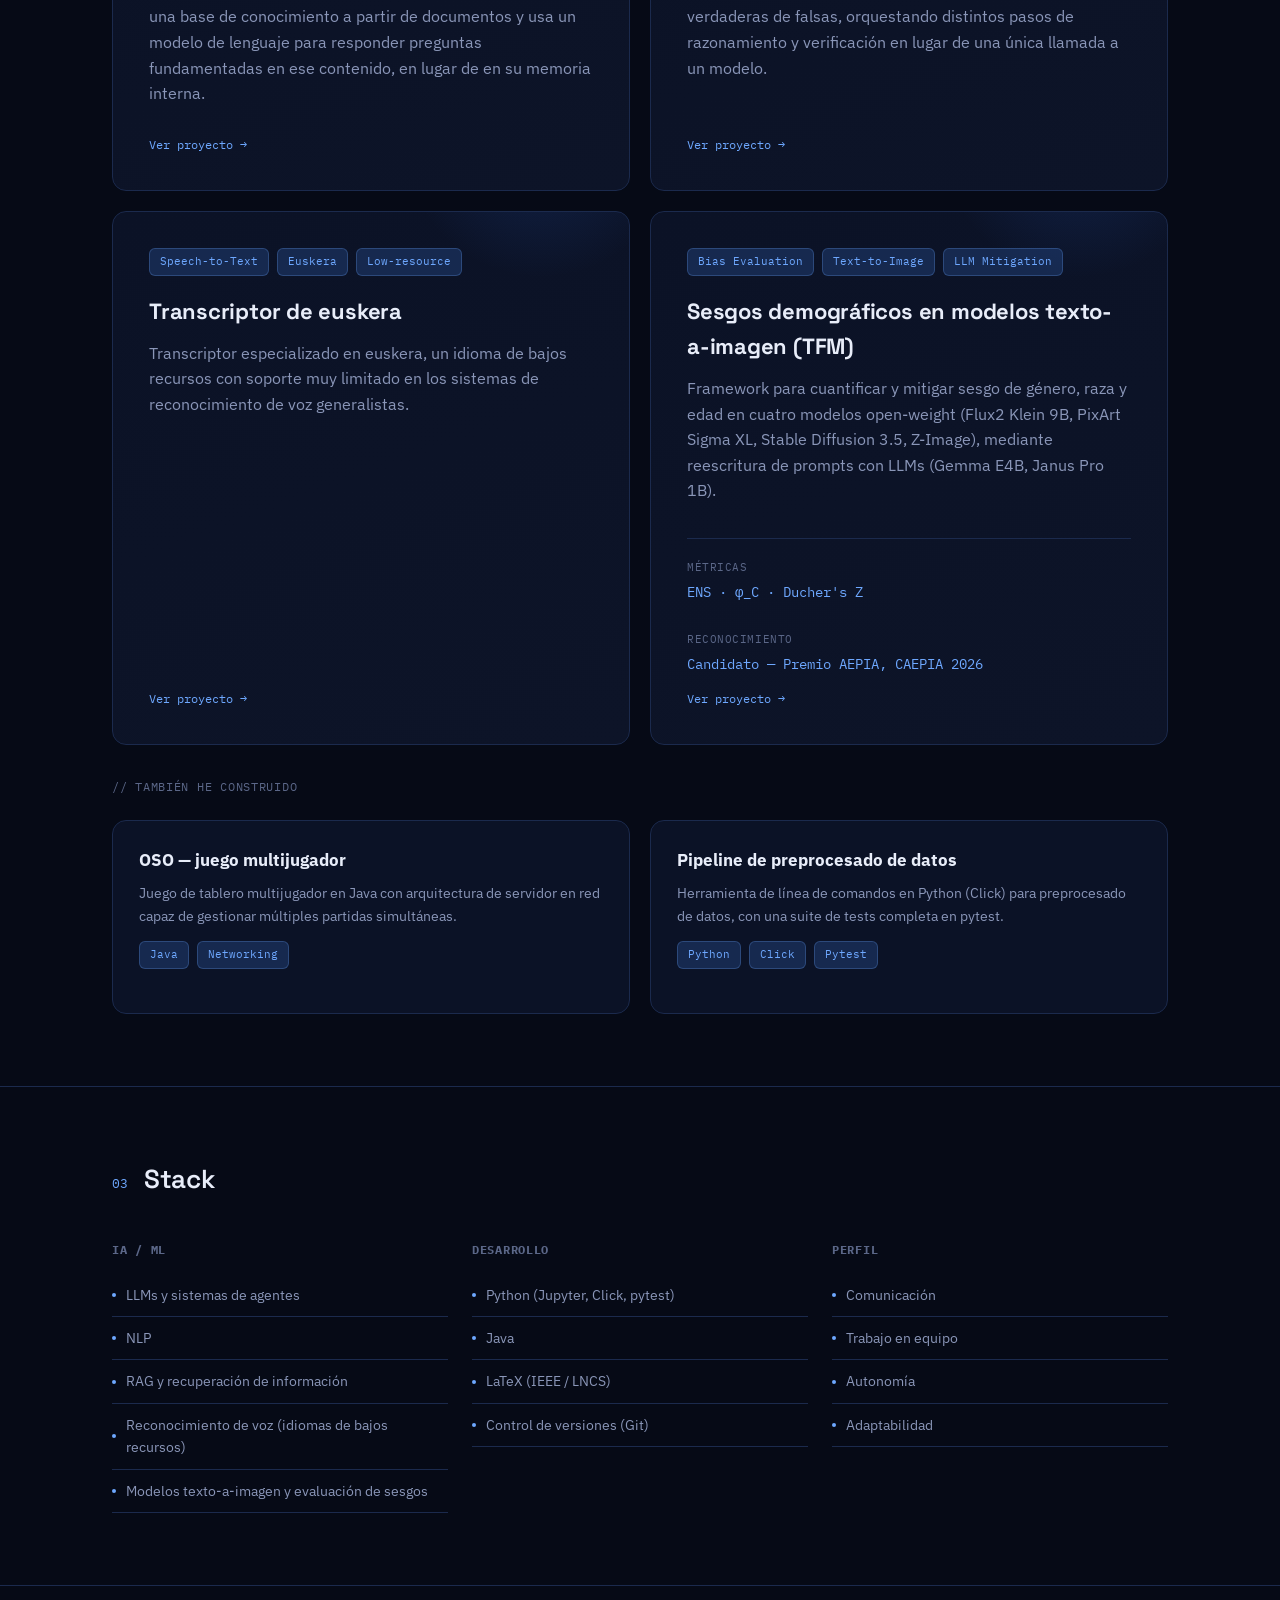
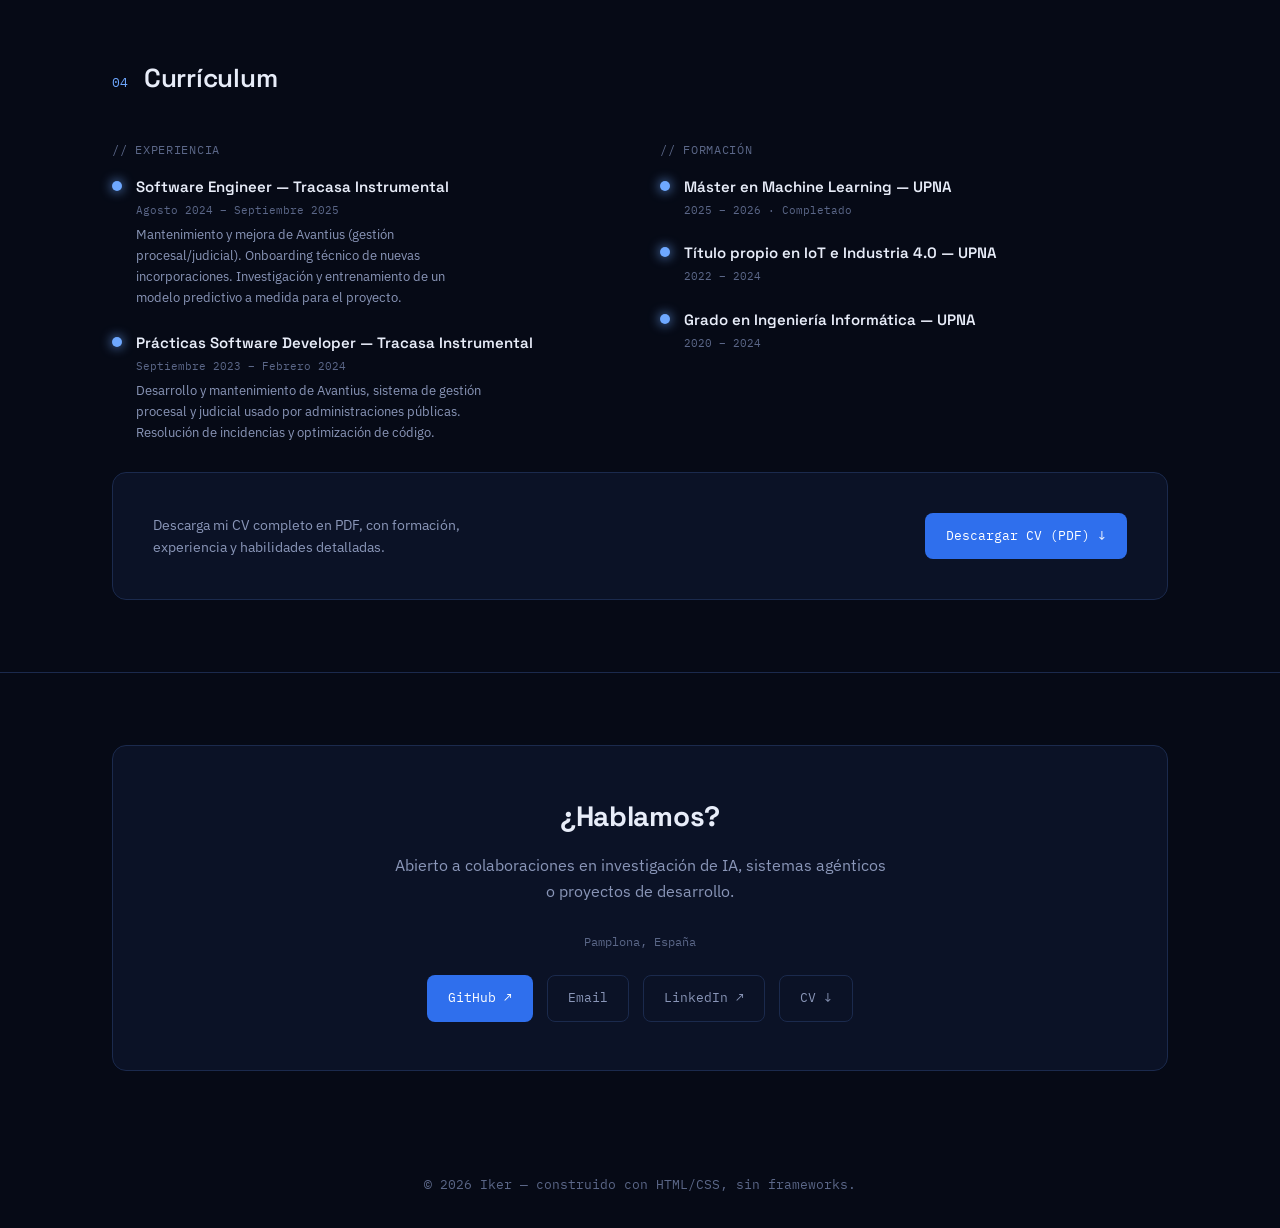
==== commit 37204768: "Update CV download links to final version" ====
--- a/index.html
+++ b/index.html
@@ -32,7 +32,7 @@
       <p class="lede">Soy Iker, desarrollador de IA. Trabajo en <strong>RAG</strong>, <strong>sistemas agénticos</strong>, <strong>transcripción de idiomas minoritarios</strong> y evaluación de <strong>sesgos en modelos generativos</strong> — mi TFM en la UPNA mide y mitiga sesgos demográficos en cuatro modelos de texto-a-imagen.</p>
       <div class="cta-row">
         <a href="#proyectos" class="btn btn-primary">Ver proyectos →</a>
-        <a href="cv-iker.pdf" class="btn btn-ghost" download>Descargar CV ↓</a>
+        <a href="Iker_Urdiroz_CV_Final.pdf" class="btn btn-ghost" download>Descargar CV ↓</a>
         <a href="https://github.com/ikerua" class="btn btn-ghost">GitHub ↗</a>
       </div>
     </div>
@@ -220,7 +220,7 @@
 
     <div class="cv-box">
       <p class="cv-note">Descarga mi CV completo en PDF, con formación, experiencia y habilidades detalladas.</p>
-      <a href="cv-iker.pdf" class="btn btn-primary cv-btn" download>Descargar CV (PDF) ↓</a>
+      <a href="Iker_Urdiroz_CV_Final.pdf" class="btn btn-primary cv-btn" download>Descargar CV (PDF) ↓</a>
     </div>
   </div>
 </section>
@@ -235,7 +235,7 @@
         <a href="https://github.com/ikerua" class="btn btn-primary">GitHub ↗</a>
         <a href="mailto:ikerurdirozarroyo@gmail.com" class="btn btn-ghost">Email</a>
         <a href="https://www.linkedin.com/in/iker-urdiroz-arroyo" class="btn btn-ghost">LinkedIn ↗</a>
-        <a href="cv-iker.pdf" class="btn btn-ghost" download>CV ↓</a>
+        <a href="Iker_Urdiroz_CV_Final.pdf" class="btn btn-ghost" download>CV ↓</a>
       </div>
     </div>
   </div>
--- a/styles.css
+++ b/styles.css
@@ -0,0 +1,308 @@
+  :root{
+    --bg:#060a16;
+    --bg-elevated:#0d1428;
+    --bg-card:#0b1226;
+    --blue-primary:#2f6fed;
+    --blue-bright:#6ea8ff;
+    --blue-dim:#16294f;
+    --line:#1b2a4d;
+    --text:#e8edf9;
+    --text-muted:#8a96b8;
+    --text-faint:#5b6788;
+    --radius:14px;
+  }
+  *{box-sizing:border-box;margin:0;padding:0;}
+  html{scroll-behavior:smooth;}
+  body{
+    background:var(--bg);
+    color:var(--text);
+    font-family:'IBM Plex Sans',sans-serif;
+    line-height:1.6;
+    -webkit-font-smoothing:antialiased;
+    overflow-x:hidden;
+  }
+  ::selection{background:var(--blue-primary);color:#fff;}
+  a{color:inherit;text-decoration:none;}
+  h1,h2,h3{font-family:'Space Grotesk',sans-serif;letter-spacing:-0.01em;}
+  .mono{font-family:'IBM Plex Mono',monospace;}
+
+  /* background ambience */
+  body::before{
+    content:"";
+    position:fixed;inset:0;
+    background:
+      radial-gradient(ellipse 900px 500px at 85% -5%, rgba(47,111,237,0.16), transparent 60%),
+      radial-gradient(ellipse 700px 500px at -5% 40%, rgba(47,111,237,0.10), transparent 60%);
+    pointer-events:none;
+    z-index:0;
+  }
+
+  .wrap{max-width:1120px;margin:0 auto;padding:0 32px;position:relative;z-index:1;}
+
+  /* NAV */
+  nav{
+    position:sticky;top:0;z-index:50;
+    backdrop-filter:blur(10px);
+    background:rgba(6,10,22,0.75);
+    border-bottom:1px solid var(--line);
+  }
+  nav .wrap{display:flex;align-items:center;justify-content:space-between;height:64px;}
+  .brand{font-family:'Space Grotesk',sans-serif;font-weight:700;font-size:18px;display:flex;align-items:center;gap:8px;}
+  .brand .dot{width:8px;height:8px;border-radius:2px;background:var(--blue-bright);box-shadow:0 0 12px var(--blue-bright);}
+  .navlinks{display:flex;gap:32px;font-size:14px;color:var(--text-muted);}
+  .navlinks a{transition:color .2s;}
+  .navlinks a:hover{color:var(--blue-bright);}
+  @media(max-width:640px){.navlinks{display:none;}}
+
+  /* HERO */
+  header.hero{
+    padding:96px 0 80px;
+    position:relative;
+    display:grid;
+    grid-template-columns:1.15fr 0.85fr;
+    gap:48px;
+    align-items:center;
+  }
+  @media(max-width:900px){header.hero{grid-template-columns:1fr;padding:56px 0 48px;}}
+
+  .eyebrow{
+    display:inline-flex;align-items:center;gap:8px;
+    font-family:'IBM Plex Mono',monospace;
+    font-size:12px;letter-spacing:0.08em;text-transform:uppercase;
+    color:var(--blue-bright);
+    border:1px solid var(--blue-dim);
+    background:rgba(47,111,237,0.08);
+    padding:6px 12px;border-radius:999px;
+    margin-bottom:24px;
+  }
+  .eyebrow span.pulse{width:6px;height:6px;border-radius:50%;background:var(--blue-bright);animation:pulse 2s infinite;}
+  @keyframes pulse{0%,100%{opacity:1;}50%{opacity:0.3;}}
+
+  h1.title{
+    font-size:clamp(34px,5vw,56px);
+    font-weight:700;
+    line-height:1.08;
+    margin-bottom:20px;
+  }
+  h1.title .accent{color:var(--blue-bright);}
+  .lede{
+    font-size:17px;
+    color:var(--text-muted);
+    max-width:52ch;
+    margin-bottom:32px;
+  }
+  .lede strong{color:var(--text);font-weight:500;}
+
+  .cta-row{display:flex;gap:14px;flex-wrap:wrap;}
+  .btn{
+    font-family:'IBM Plex Mono',monospace;
+    font-size:13px;
+    padding:12px 20px;
+    border-radius:8px;
+    display:inline-flex;align-items:center;gap:8px;
+    transition:all .2s;
+    border:1px solid transparent;
+  }
+  .btn-primary{background:var(--blue-primary);color:#fff;}
+  .btn-primary:hover{background:var(--blue-bright);transform:translateY(-1px);}
+  .btn-ghost{border:1px solid var(--line);color:var(--text-muted);}
+  .btn-ghost:hover{border-color:var(--blue-primary);color:var(--text);}
+
+  /* heatmap signature */
+  .heatmap-wrap{
+    display:flex;flex-direction:column;align-items:center;gap:14px;
+    position:relative;
+  }
+  .heatmap{
+    display:grid;
+    grid-template-columns:repeat(8,1fr);
+    gap:5px;
+    width:100%;
+    max-width:320px;
+    aspect-ratio:1;
+    padding:16px;
+    border:1px solid var(--line);
+    border-radius:var(--radius);
+    background:var(--bg-elevated);
+  }
+  .cell{border-radius:3px;background:var(--blue-dim);animation:flicker 5s ease-in-out infinite;}
+  .heatmap-caption{
+    font-family:'IBM Plex Mono',monospace;
+    font-size:11px;color:var(--text-faint);
+    letter-spacing:0.03em;
+    text-align:center;
+  }
+  @keyframes flicker{0%,100%{opacity:0.55;}50%{opacity:1;}}
+  @media (prefers-reduced-motion:reduce){
+    .cell,.eyebrow span.pulse{animation:none !important;}
+  }
+
+  /* SECTIONS */
+  section{padding:72px 0;border-top:1px solid var(--line);position:relative;}
+  .section-head{display:flex;align-items:baseline;gap:16px;margin-bottom:40px;}
+  .section-num{font-family:'IBM Plex Mono',monospace;color:var(--blue-bright);font-size:13px;}
+  .section-head h2{font-size:26px;font-weight:600;}
+
+  /* ABOUT */
+  .about-grid{display:grid;grid-template-columns:1.3fr 1fr;gap:48px;}
+  @media(max-width:800px){.about-grid{grid-template-columns:1fr;}}
+  .about-text p{color:var(--text-muted);margin-bottom:16px;max-width:60ch;}
+  .about-text strong{color:var(--text);font-weight:500;}
+  .stat-card{
+    background:var(--bg-card);border:1px solid var(--line);border-radius:var(--radius);
+    padding:20px;margin-bottom:12px;
+  }
+  .stat-card .k{font-family:'IBM Plex Mono',monospace;font-size:22px;color:var(--blue-bright);font-weight:500;}
+  .stat-card .v{font-size:13px;color:var(--text-muted);margin-top:4px;}
+
+  /* PROJECTS */
+  .project-feature{
+    background:linear-gradient(160deg,var(--bg-card),var(--bg-elevated));
+    border:1px solid var(--line);
+    border-radius:var(--radius);
+    padding:36px;
+    margin-bottom:24px;
+    position:relative;
+    overflow:hidden;
+  }
+  .project-feature::after{
+    content:"";position:absolute;top:-40%;right:-10%;width:280px;height:280px;
+    background:radial-gradient(circle,rgba(47,111,237,0.18),transparent 70%);
+    pointer-events:none;
+  }
+  .tag-row{display:flex;flex-wrap:wrap;gap:8px;margin-bottom:18px;}
+  .tag{
+    font-family:'IBM Plex Mono',monospace;font-size:11px;
+    padding:4px 10px;border-radius:6px;
+    background:var(--blue-dim);color:var(--blue-bright);
+    border:1px solid rgba(110,168,255,0.25);
+  }
+  .project-feature h3{font-size:22px;margin-bottom:12px;}
+  .project-feature p{color:var(--text-muted);max-width:70ch;margin-bottom:14px;}
+  .metric-row{display:flex;gap:28px;flex-wrap:wrap;margin-top:20px;padding-top:20px;border-top:1px solid var(--line);}
+  .metric{}
+  .metric .m-label{font-family:'IBM Plex Mono',monospace;font-size:11px;color:var(--text-faint);text-transform:uppercase;letter-spacing:0.05em;}
+  .metric .m-val{font-family:'IBM Plex Mono',monospace;font-size:14px;color:var(--blue-bright);margin-top:4px;}
+
+  .feature-grid{display:grid;grid-template-columns:1fr 1fr;gap:20px;margin-bottom:20px;}
+  @media(max-width:800px){.feature-grid{grid-template-columns:1fr;}}
+  .feature-grid .project-feature{margin-bottom:0;display:flex;flex-direction:column;}
+  .sub-label{
+    font-family:'IBM Plex Mono',monospace;font-size:12px;text-transform:uppercase;
+    letter-spacing:0.06em;color:var(--text-faint);margin:32px 0 16px;
+  }
+
+  .project-grid{display:grid;grid-template-columns:1fr 1fr;gap:20px;margin-top:24px;}
+  @media(max-width:800px){.project-grid{grid-template-columns:1fr;}}
+  .project-card{
+    background:var(--bg-card);border:1px solid var(--line);border-radius:var(--radius);
+    padding:26px;transition:border-color .2s, transform .2s;
+  }
+  .project-card:hover{border-color:var(--blue-primary);transform:translateY(-2px);}
+  .project-card h4{font-size:17px;margin-bottom:8px;}
+  .project-card p{font-size:14px;color:var(--text-muted);margin-bottom:14px;}
+
+  /* SKILLS */
+  .skills-grid{display:grid;grid-template-columns:repeat(3,1fr);gap:24px;}
+  @media(max-width:800px){.skills-grid{grid-template-columns:1fr;}}
+  .skill-col h4{
+    font-family:'IBM Plex Mono',monospace;font-size:12px;text-transform:uppercase;
+    letter-spacing:0.06em;color:var(--text-faint);margin-bottom:14px;
+  }
+  .skill-col ul{list-style:none;}
+  .skill-col li{
+    padding:10px 0;border-bottom:1px solid var(--line);
+    font-size:14px;color:var(--text-muted);
+    display:flex;align-items:center;gap:10px;
+  }
+  .skill-col li::before{content:"";width:4px;height:4px;background:var(--blue-bright);border-radius:50%;}
+
+  .cv-columns{display:grid;grid-template-columns:1fr 1fr;gap:40px;margin-bottom:28px;}
+  @media(max-width:800px){.cv-columns{grid-template-columns:1fr;}}
+  .timeline-item{display:flex;align-items:flex-start;gap:14px;margin-bottom:22px;}
+  .timeline-item:last-child{margin-bottom:0;}
+  .timeline-dot{width:10px;height:10px;border-radius:50%;background:var(--blue-bright);box-shadow:0 0 12px var(--blue-bright);margin-top:6px;flex-shrink:0;}
+  .timeline-title{font-family:'Space Grotesk',sans-serif;font-weight:600;font-size:15px;}
+  .timeline-sub{font-family:'IBM Plex Mono',monospace;font-size:11px;color:var(--text-faint);margin-top:3px;}
+  .timeline-desc{font-size:13px;color:var(--text-muted);margin-top:6px;max-width:44ch;}
+
+  /* CV */
+  .cv-box{
+    background:var(--bg-card);border:1px solid var(--line);border-radius:var(--radius);
+    padding:40px;display:flex;align-items:center;justify-content:space-between;gap:32px;flex-wrap:wrap;
+  }
+  .cv-edu{display:flex;align-items:flex-start;gap:14px;margin-bottom:16px;}
+  .cv-edu-dot{width:10px;height:10px;border-radius:50%;background:var(--blue-bright);box-shadow:0 0 12px var(--blue-bright);margin-top:6px;flex-shrink:0;}
+  .cv-edu-title{font-family:'Space Grotesk',sans-serif;font-weight:600;font-size:16px;}
+  .cv-edu-sub{font-family:'IBM Plex Mono',monospace;font-size:12px;color:var(--text-faint);margin-top:4px;}
+  .cv-note{color:var(--text-muted);font-size:14px;max-width:44ch;}
+  .cv-btn{white-space:nowrap;}
+
+  /* CONTACT */
+  .contact-meta{font-size:12px;color:var(--text-faint);margin-bottom:24px;}
+  .contact-box{
+    background:var(--bg-card);border:1px solid var(--line);border-radius:var(--radius);
+    padding:48px;text-align:center;
+  }
+  .contact-box h2{font-size:28px;margin-bottom:14px;}
+  .contact-box p{color:var(--text-muted);max-width:50ch;margin:0 auto 28px;}
+  .contact-links{display:flex;justify-content:center;gap:14px;flex-wrap:wrap;}
+
+  footer{padding:32px 0;text-align:center;color:var(--text-faint);font-size:13px;font-family:'IBM Plex Mono',monospace;}
+
+  /* PROJECT DETAIL PAGES */
+  .back-link{
+    display:inline-flex;align-items:center;gap:6px;
+    font-family:'IBM Plex Mono',monospace;font-size:13px;
+    color:var(--text-muted);margin:40px 0 32px;
+    transition:color .2s;
+  }
+  .back-link:hover{color:var(--blue-bright);}
+
+  .project-hero{max-width:76ch;margin-bottom:40px;}
+  .project-title{
+    font-size:clamp(28px,4vw,42px);font-weight:700;line-height:1.12;
+    margin:16px 0 18px;
+  }
+  .project-lede{font-size:16px;color:var(--text-muted);}
+
+  .media-placeholder{margin-bottom:48px;}
+  .media-box{
+    width:100%;
+    min-height:320px;
+    border:1px dashed var(--line);
+    border-radius:var(--radius);
+    background:var(--bg-elevated);
+    display:flex;align-items:center;justify-content:center;
+    text-align:center;padding:32px;
+  }
+  .media-box img, .media-box video{width:100%;height:100%;border-radius:var(--radius);object-fit:cover;}
+  .media-label{
+    font-family:'IBM Plex Mono',monospace;font-size:12px;color:var(--text-faint);
+    max-width:40ch;line-height:1.6;
+  }
+  .media-grid{display:grid;grid-template-columns:1fr 1fr;gap:16px;margin-bottom:48px;}
+  @media(max-width:800px){.media-grid{grid-template-columns:1fr;}}
+  .media-grid .media-box{min-height:200px;}
+
+  .project-body{max-width:76ch;}
+  .project-body h2{font-size:20px;font-weight:600;margin:36px 0 14px;}
+  .project-body h2:first-child{margin-top:0;}
+  .project-body p{color:var(--text-muted);margin-bottom:14px;}
+  .project-body ul{color:var(--text-muted);margin:0 0 14px 20px;}
+  .project-body li{margin-bottom:6px;}
+  .project-body strong{color:var(--text);font-weight:500;}
+
+  .project-nav-footer{
+    display:flex;justify-content:space-between;align-items:center;flex-wrap:wrap;gap:16px;
+    margin:56px 0 24px;padding-top:32px;border-top:1px solid var(--line);
+  }
+
+  /* clickable project cards linking to detail pages */
+  a.project-feature, a.project-card{display:block;cursor:pointer;}
+  a.project-feature:hover, a.project-card:hover{border-color:var(--blue-primary);}
+  .card-link{
+    display:inline-flex;align-items:center;gap:6px;
+    font-family:'IBM Plex Mono',monospace;font-size:12px;color:var(--blue-bright);
+    margin-top:auto;padding-top:14px;
+  }
